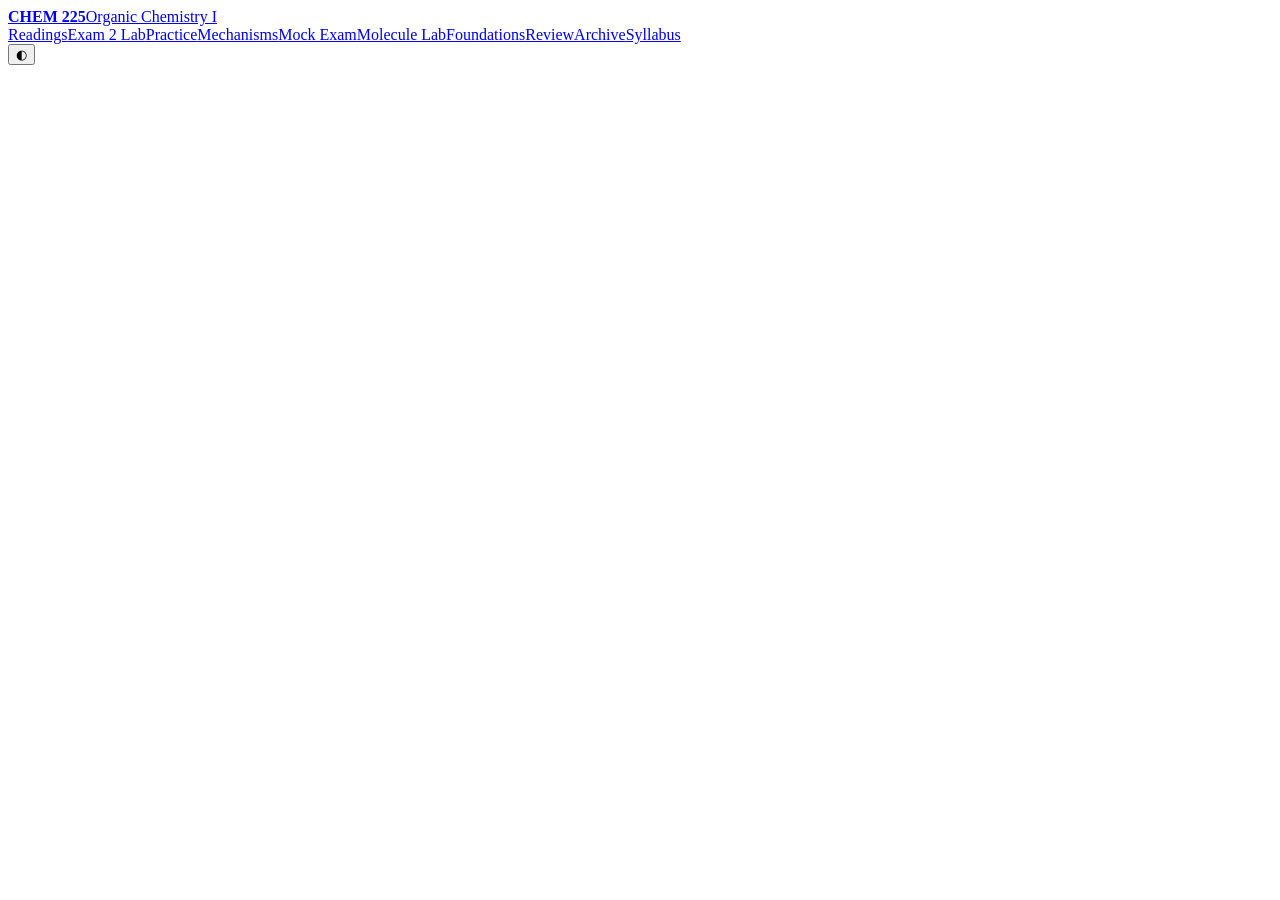
==== archive/index.html @ 0cf9f2ef "Class skeleton: engine core, chemistry build tools, content spec, lecture digest, exam key, archive " ====
<!doctype html>
<html lang="en"><head>
<meta charset="utf-8">
<meta name="viewport" content="width=device-width,initial-scale=1,viewport-fit=cover">
<title>CHEM 225 · Archive</title>
<meta name="description" content="The original course files.">
<meta name="theme-color" content="#f5f5f7">
<link rel="stylesheet" href="../assets/orgo.css">
<link rel="stylesheet" href="../assets/mol.css">
<link rel="stylesheet" href="../assets/chair.css">
<link rel="stylesheet" href="../assets/quiz.css">
<link rel="stylesheet" href="../assets/pages.css">
<script src="../../shared/platform.js"></script><!-- Eureka, when this folder sits inside it. On its own the file is simply absent. -->
<script src="../course.js"></script>
<script src="../assets/core.js"></script>
<script src="../data/index.js"></script>
<script src="../assets/mol.js"></script>
<script src="../assets/chair.js"></script>
<script src="../assets/energy.js"></script>
<script src="../assets/newman.js"></script>
<script src="../assets/view3d.js"></script>
<script src="../assets/quiz.js"></script>
<script src="../assets/mech.js"></script>
</head><body data-page="archive">
<main id="app" class="wrap" aria-live="off"></main>
<noscript><p style="padding:24px">This study guide needs JavaScript.</p></noscript>
<script src="page.js"></script>
</body></html>
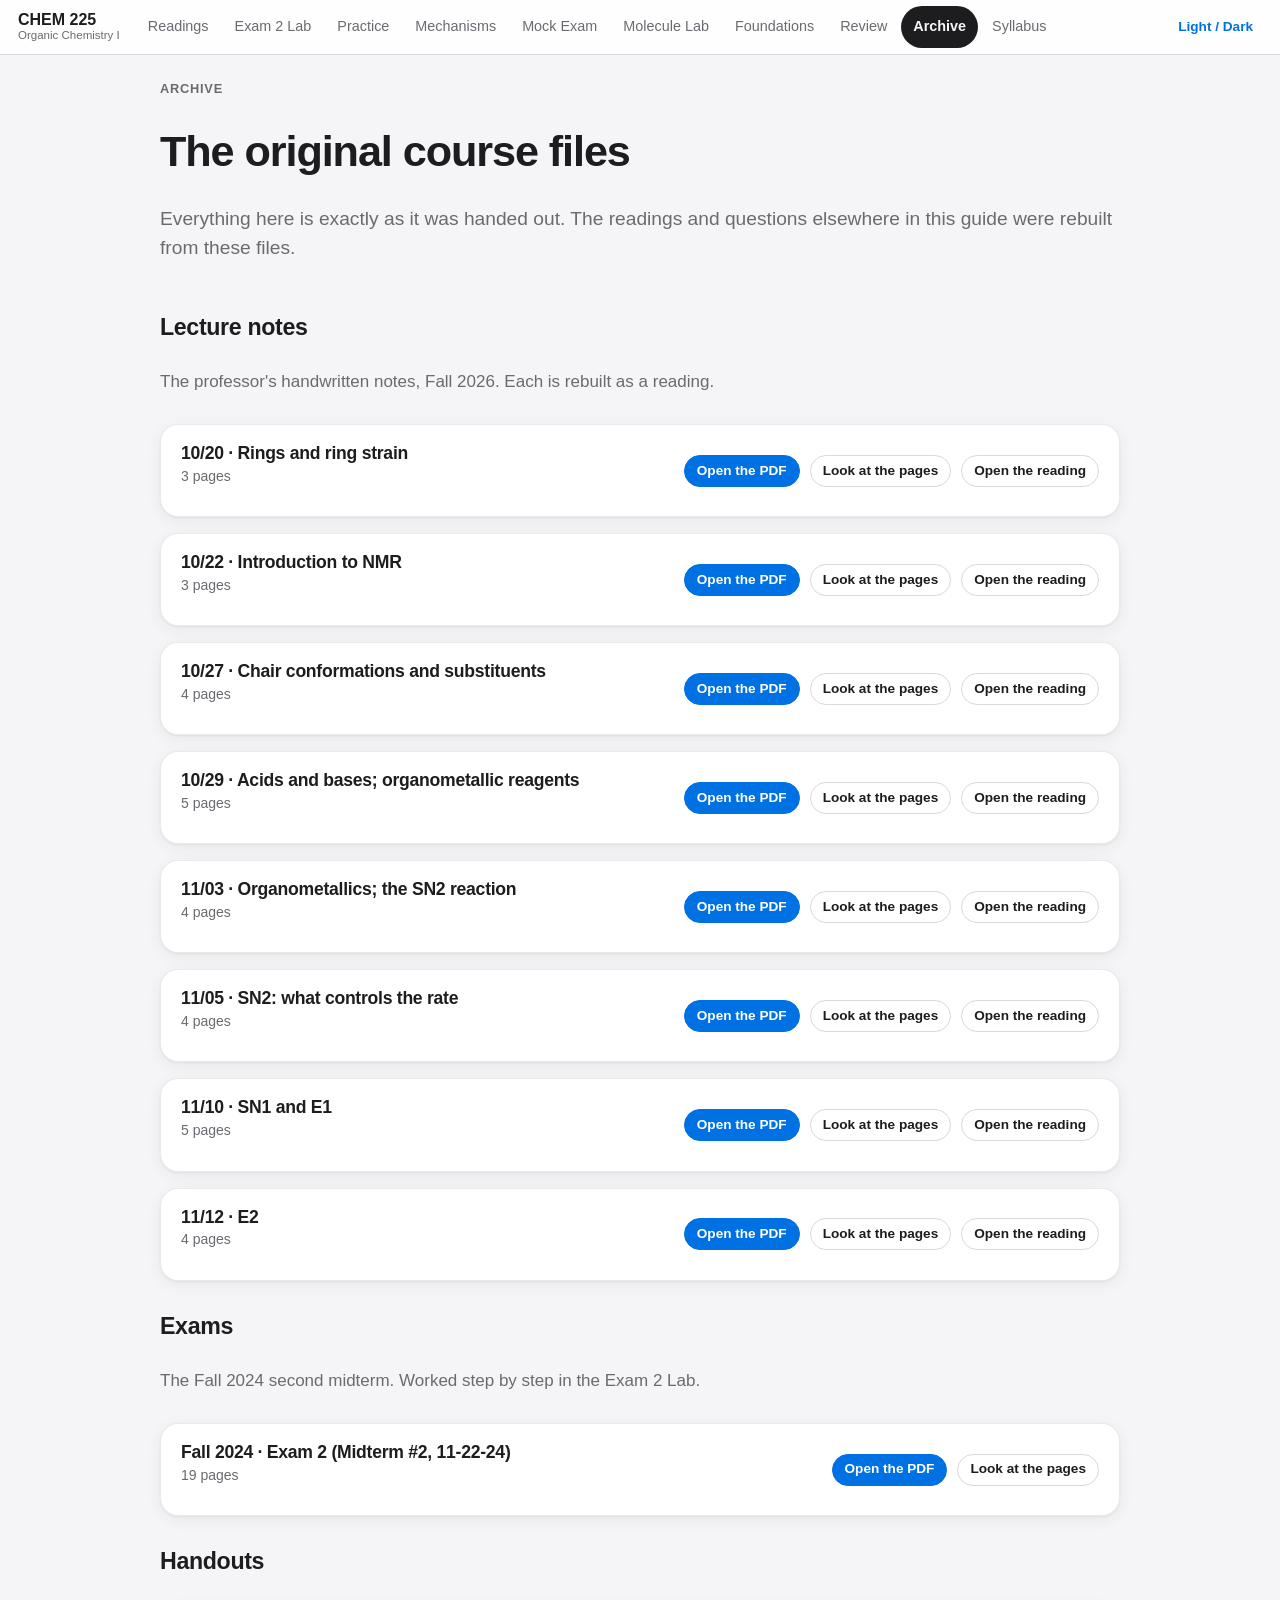
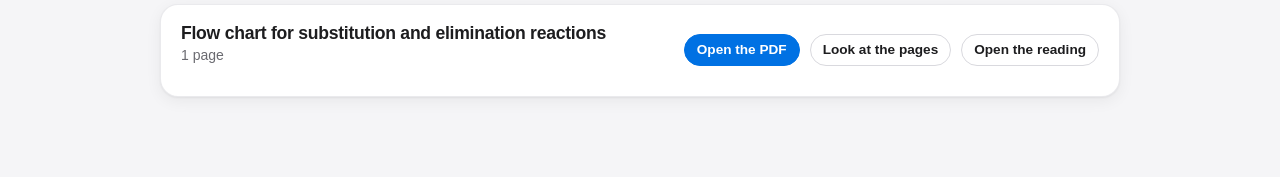
==== commit 00babdfe: "Eureka's class bar no longer appears unstyled while a page loads On a phone, moving between the part" ====
--- a/archive/index.html
+++ b/archive/index.html
@@ -10,7 +10,10 @@
 <link rel="stylesheet" href="../assets/chair.css">
 <link rel="stylesheet" href="../assets/quiz.css">
 <link rel="stylesheet" href="../assets/pages.css">
-<script src="../../shared/platform.js"></script><!-- Eureka, when this folder sits inside it. On its own the file is simply absent. -->
+<link rel="stylesheet" href="../assets/study.css">
+<link rel="stylesheet" href="../assets/lab.css">
+<link rel="stylesheet" href="../../shared/maison.css"><!-- Eureka's look, when this folder sits inside it: linked here, not added later, so its class bar is never drawn unstyled. On its own the file is simply absent. -->
+<script src="../../shared/platform.js"></script><!-- Eureka itself. On its own the file is simply absent. -->
 <script src="../course.js"></script>
 <script src="../assets/core.js"></script>
 <script src="../data/index.js"></script>
--- a/assets/orgo.css
+++ b/assets/orgo.css
@@ -0,0 +1,147 @@
+/* CHEM 225 · the standalone look, in Eureka's style: system font, white and light gray, one blue for anything pressable.
+   Tokens first, then the UI kit named in docs/dev/ARCHITECTURE.md. Module and page styles live in their own files. */
+:root {
+  --bg: #f5f5f7; --surface: #ffffff; --surface-2: #f0f0f3; --ink: #1d1d1f; --muted: #6a6a70; --line: #d9d9de;
+  --accent: #0071e3; --accent-ink: #ffffff;
+  --good: #1a7f37; --good-bg: #e6f4ea; --bad: #c4261d; --bad-bg: #fdeceb; --warn: #8a5a00; --warn-bg: #fff4d6;
+  --radius: 12px; --radius-lg: 18px; --shadow: 0 1px 2px rgba(0,0,0,.05), 0 4px 16px rgba(0,0,0,.06);
+  --font: -apple-system, BlinkMacSystemFont, "SF Pro Text", "Segoe UI", Roboto, "Helvetica Neue", Arial, sans-serif;
+  --font-serif: "Iowan Old Style", "Palatino Linotype", Palatino, "Book Antiqua", Georgia, serif;
+  --mono: ui-monospace, "SF Mono", Menlo, Consolas, monospace;
+  --arrow: #0a63c9; --ax: #0a63c9; --eq: #c25100; --hl: #fff0a8;
+  color-scheme: light;
+}
+html[data-theme="dark"] {
+  --bg: #000000; --surface: #1c1c1e; --surface-2: #2c2c2e; --ink: #f5f5f7; --muted: #a1a1a8; --line: #3a3a3c;
+  --accent: #0a84ff; --accent-ink: #ffffff;
+  --good: #5dd37a; --good-bg: #12301b; --bad: #ff8a80; --bad-bg: #3a1614; --warn: #ffcc66; --warn-bg: #3a2c0a;
+  --shadow: 0 0 0 .5px rgba(255,255,255,.08);
+  --arrow: #5eb0ff; --ax: #5eb0ff; --eq: #ffa04d; --hl: #5a4c00; color-scheme: dark;
+  /* the names Eureka's own parts read (class bar, dictionary card, Word Bank): without them they stay light in Dark */
+  --paper: #1c1c1e; --sunk: #2c2c2e; --fill: #2c2c2e; --faint: #8e8e93; --accent-soft: rgba(10,132,255,.18); --link: #2997ff;
+}
+html[data-night] {
+  --bg: #0a0f1c; --surface: #131a2b; --surface-2: #1b2438; --line: #2a3550; --muted: #9aa6c0;
+  --shadow: 0 0 0 .5px rgba(150,180,255,.12);
+}
+* { box-sizing: border-box }
+[hidden] { display: none !important }
+html { -webkit-text-size-adjust: 100%; scroll-padding-top: 64px }
+body { margin: 0; background: var(--bg); color: var(--ink); font: 17px/1.5 var(--font); -webkit-font-smoothing: antialiased }
+a { color: var(--accent) }
+img, svg { max-width: 100% }
+h1, h2, h3 { line-height: 1.2; letter-spacing: -.015em; margin: 0 0 .5em }
+h2 { font-size: 1.45rem; margin-top: 2rem } h3 { font-size: 1.1rem }
+p { margin: 0 0 .8em }
+:is(a, button, summary, input, select, textarea, [tabindex]):focus-visible { outline: 3px solid var(--accent); outline-offset: 2px; border-radius: 6px }
+sub, sup { line-height: 0 }
+
+/* layout */
+.wrap { max-width: 1000px; margin: 0 auto; padding: 24px max(20px, env(safe-area-inset-right)) 80px max(20px, env(safe-area-inset-left)) }
+.wrap.narrow { max-width: 720px }
+.page-title { font-size: clamp(1.9rem, 5vw, 2.7rem); font-weight: 700; letter-spacing: -.025em; margin: .2em 0 .25em }
+.lead { font-size: 1.2rem; color: var(--muted); margin-bottom: 1em }
+.eyebrow { font-size: .8rem; font-weight: 600; letter-spacing: .06em; text-transform: uppercase; color: var(--muted); margin: 0 0 .3em }
+.muted { color: var(--muted) } .small { font-size: .875rem }
+.prose { font: 19px/1.6 var(--font-serif); max-width: 66ch }
+.prose p { margin: 0 0 1em } .prose h2, .prose h3 { font-family: var(--font) }
+.stack { display: flex; flex-direction: column; gap: 16px }
+.row { display: flex; flex-wrap: wrap; gap: 12px; align-items: center }
+.grid { display: grid; grid-template-columns: repeat(auto-fit, minmax(240px, 1fr)); gap: 14px }
+.split { display: grid; gap: 20px } @media (min-width: 900px) { .split { grid-template-columns: 1fr 1fr } }
+
+/* surfaces */
+.card { background: var(--surface); border-radius: var(--radius-lg); box-shadow: var(--shadow); padding: 18px 20px; border: 1px solid var(--line); border-color: color-mix(in srgb, var(--line) 55%, transparent) }
+.card.tap { display: block; color: inherit; text-decoration: none; cursor: pointer; transition: transform .15s, box-shadow .15s }
+.card.tap:hover { transform: translateY(-2px); box-shadow: 0 6px 24px rgba(0,0,0,.12) }
+.card.tap:focus-visible { outline-offset: 3px }
+.panel { background: var(--surface-2); border-radius: var(--radius); padding: 14px 16px }
+.callout { position: relative; border-left: 4px solid var(--muted); background: var(--surface-2); border-radius: var(--radius); padding: 12px 16px 12px 16px; margin: 1em 0 }
+.callout::before { content: "Note. "; font-weight: 700 }
+.callout.info { border-color: var(--accent) } .callout.info::before { content: "Note. " }
+.callout.good { border-color: var(--good); background: var(--good-bg) } .callout.good::before { content: "Right. " }
+.callout.bad { border-color: var(--bad); background: var(--bad-bg) } .callout.bad::before { content: "Not quite. " }
+.callout.warn { border-color: var(--warn); background: var(--warn-bg) } .callout.warn::before { content: "Careful. " }
+
+/* buttons and small controls */
+.btn, .icon-btn, .tab, .chip, .seg button { font: inherit; cursor: pointer; color: var(--ink) }
+.btn { display: inline-flex; align-items: center; justify-content: center; gap: 6px; min-height: 40px; padding: 8px 18px; border-radius: 980px; border: 1px solid var(--line); background: var(--surface); text-decoration: none; font-weight: 600; font-size: .95rem; transition: background .15s }
+.btn:hover { background: var(--surface-2) }
+.btn.primary { background: var(--accent); border-color: var(--accent); color: var(--accent-ink) } .btn.primary:hover { filter: brightness(1.1); background: var(--accent) }
+.btn.ghost { background: transparent; border-color: transparent; color: var(--accent) } .btn.ghost:hover { background: var(--surface-2) }
+.btn.small { min-height: 32px; padding: 4px 12px; font-size: .85rem }
+.btn[disabled] { opacity: .5; cursor: not-allowed }
+.icon-btn { display: inline-grid; place-items: center; width: 40px; height: 40px; border-radius: 50%; border: 0; background: transparent; font-size: 1.1rem } .icon-btn:hover { background: var(--surface-2) }
+.btn-row { display: flex; flex-wrap: wrap; gap: 10px; margin-top: 14px }
+.chip { display: inline-flex; align-items: center; min-height: 32px; padding: 3px 12px; border-radius: 980px; border: 1px solid var(--line); background: var(--surface); font-size: .875rem }
+.chip.on { background: var(--accent); border-color: var(--accent); color: var(--accent-ink) }
+.badge { display: inline-block; padding: 1px 9px; border-radius: 980px; background: var(--surface-2); font-size: .78rem; font-weight: 600; color: var(--muted) }
+.seg { display: inline-flex; border: 1px solid var(--line); border-radius: 980px; overflow: hidden }
+.seg button { border: 0; background: var(--surface); padding: 8px 16px; min-height: 40px } .seg button + button { border-left: 1px solid var(--line) }
+.seg button[aria-pressed="true"] { background: var(--accent); color: var(--accent-ink) }
+input[type="date"], input[type="text"], input[type="search"], select, textarea { font: inherit; color: var(--ink); background: var(--surface); border: 1px solid var(--line); border-radius: var(--radius); padding: 8px 12px; min-height: 40px }
+
+/* tabs */
+.tabs { display: flex; gap: 4px; overflow-x: auto; border-bottom: 1px solid var(--line); margin-bottom: 16px }
+.tab { border: 0; background: transparent; padding: 10px 14px; min-height: 44px; border-bottom: 3px solid transparent; white-space: nowrap; color: var(--muted); font-weight: 600 }
+.tab[aria-selected="true"] { color: var(--ink); border-bottom-color: var(--accent) }
+.tabpanel:focus-visible { outline-offset: 4px }
+
+/* sheet, toasts */
+.veil { position: fixed; inset: 0; z-index: 100; background: rgba(0,0,0,.45); display: grid; place-items: center; padding: 16px }
+.sheet { background: var(--surface); border-radius: var(--radius-lg); width: min(560px, 100%); max-height: calc(100vh - 32px); display: flex; flex-direction: column; box-shadow: 0 20px 60px rgba(0,0,0,.35) }
+.sheet.wide { width: min(900px, 100%) }
+.sheet-head { display: flex; align-items: center; justify-content: space-between; gap: 10px; padding: 14px 16px 6px 20px } .sheet-head h2 { margin: 0; font-size: 1.15rem }
+.sheet-body { padding: 8px 20px 16px; overflow: auto } .sheet-foot { display: flex; gap: 10px; justify-content: flex-end; padding: 12px 20px; border-top: 1px solid var(--line) }
+.toasts { position: fixed; left: 50%; bottom: 20px; transform: translateX(-50%); z-index: 200; display: flex; flex-direction: column; gap: 8px; align-items: center }
+.toast { background: var(--ink); color: var(--bg); border-radius: 980px; padding: 10px 18px; font-size: .95rem; box-shadow: var(--shadow); transition: opacity .3s } .toast.out { opacity: 0 }
+
+/* progress */
+.bar { height: 8px; background: var(--surface-2); border-radius: 99px; overflow: hidden } .bar > i { display: block; height: 100%; width: 0; background: var(--accent); border-radius: 99px; transition: width .3s }
+.ring { transform: none } .ring-bg { fill: none; stroke: var(--surface-2); stroke-width: 4 } .ring-fg { fill: none; stroke: var(--accent); stroke-width: 4; stroke-linecap: round }
+.dots { display: inline-flex; gap: 3px; vertical-align: middle } .dots i { width: 9px; height: 9px; border-radius: 50%; border: 1.5px solid var(--muted); display: block } .dots i.on { background: var(--accent); border-color: var(--accent) }
+
+/* our own top bar (Eureka's class bar replaces it inside Eureka) */
+.obar { position: sticky; top: 0; z-index: 50; display: flex; align-items: center; gap: 12px; padding: 6px max(14px, env(safe-area-inset-left)); background: color-mix(in srgb, var(--surface) 88%, transparent); -webkit-backdrop-filter: saturate(180%) blur(18px); backdrop-filter: saturate(180%) blur(18px); border-bottom: 1px solid var(--line) }
+.obar-home { display: flex; flex-direction: column; text-decoration: none; color: var(--ink); line-height: 1.15; white-space: nowrap; padding: 2px 4px } .obar-home b { font-size: 1rem } .obar-home span { font-size: .72rem; color: var(--muted) }
+.obar-links { display: flex; gap: 2px; flex: 1; overflow-x: auto; scrollbar-width: none } .obar-links::-webkit-scrollbar { display: none }
+.obar-links a { white-space: nowrap; text-decoration: none; color: var(--muted); padding: 10px 12px; border-radius: 980px; font-size: .9rem; min-height: 40px; display: inline-flex; align-items: center }
+.obar-links a:hover { color: var(--ink) } .obar-links a.on { background: var(--ink); color: var(--bg); font-weight: 600 }
+
+/* figures and formulas */
+.fig { display: block; text-align: center; margin: 1em auto; overflow-x: auto } .fig-inline { display: inline-block; vertical-align: middle }
+.fig-missing { font-family: var(--mono); font-size: .85em; background: var(--surface-2); padding: 1px 6px; border-radius: 6px }
+.chem { white-space: nowrap }
+
+/* answer choices: Eureka's companions look for these names */
+.opts { display: flex; flex-direction: column; gap: 10px; margin: 14px 0 }
+.opt { display: flex; align-items: center; gap: 10px; width: 100%; text-align: left; font: inherit; color: var(--ink); background: var(--surface); border: 2px solid var(--line); border-radius: var(--radius); padding: 10px 14px; min-height: 48px; cursor: pointer }
+.opt:hover { border-color: var(--accent) } .opt.picked { border-color: var(--accent); background: color-mix(in srgb, var(--accent) 10%, var(--surface)) }
+.opt.right { border-color: var(--good); background: var(--good-bg) } .opt.right::after { content: "Right"; margin-left: auto; font-weight: 700; color: var(--good) }
+.opt.wrong { border-color: var(--bad); background: var(--bad-bg) } .opt.wrong::after { content: "Not quite"; margin-left: auto; font-weight: 700; color: var(--bad) }
+.explain { background: var(--surface-2); border-radius: var(--radius); padding: 12px 16px; margin-top: 12px }
+.mark-ok, .mark-no { display: inline-flex; align-items: center; gap: 6px; font-weight: 700; padding: 2px 12px; border-radius: 980px }
+.mark-ok { color: var(--good); background: var(--good-bg) } .mark-ok::before { content: "\2713 " }
+.mark-no { color: var(--bad); background: var(--bad-bg) } .mark-no::before { content: "\2717 " }
+
+/* solution steps, expanders, empty states */
+.steps { list-style: none; counter-reset: st; margin: 1em 0; padding: 0; display: flex; flex-direction: column; gap: 12px }
+.step { counter-increment: st; display: grid; grid-template-columns: 32px 1fr; gap: 12px; align-items: start }
+.step::before { content: counter(st); display: grid; place-items: center; width: 28px; height: 28px; border-radius: 50%; background: var(--accent); color: var(--accent-ink); font-weight: 700; font-size: .9rem }
+.step-n { font-weight: 700 }
+details.more { background: var(--surface-2); border-radius: var(--radius); padding: 4px 16px; margin: 1em 0 }
+details.more summary { cursor: pointer; font-weight: 600; min-height: 44px; display: flex; align-items: center; color: var(--accent) }
+details.more[open] summary { margin-bottom: 6px }
+.empty { text-align: center; padding: 36px 20px; color: var(--muted); background: var(--surface); border: 1px dashed var(--line); border-radius: var(--radius-lg) }
+.empty p { margin-bottom: 14px }
+
+/* touch, zoom, motion, print */
+@media (pointer: coarse) { .btn, .opt, .tab, .chip, .seg button, .obar-links a, input, select { min-height: 44px } .btn.small { min-height: 44px } }
+@media (max-width: 600px) { body { font-size: 16px } .wrap { padding-top: 16px } .prose { font-size: 18px } .card { padding: 16px } }
+@media (prefers-reduced-motion: reduce) { *, *::before, *::after { animation: none !important; transition: none !important; scroll-behavior: auto !important } }
+@media print {
+  .obar, .btn, .icon-btn, .toasts, .veil, .tabs, .btn-row { display: none !important }
+  html, body { background: #fff !important; color: #000 !important } body { font-size: 11pt }
+  .card, .panel, .callout, details.more { box-shadow: none !important; border: 1px solid #999 !important; background: #fff !important; color: #000 !important; break-inside: avoid }
+  a { color: #000 } details.more > * { display: block }
+}
--- a/assets/mol.css
+++ b/assets/mol.css
@@ -0,0 +1,97 @@
+/* CHEM 225 · mol: structures, reaction schemes, curved arrows, the mechanism stage and the trainer.
+   Only the tokens and UI-kit classes of orgo.css are used. Ink is currentColor, so drawings follow the theme. */
+
+/* ---------- one structure */
+.mol { display: block; max-width: 100%; height: auto; margin: 0 auto; overflow: visible }
+.mol-inline { display: inline-block; vertical-align: middle; margin: 0 2px }
+.mol text, .stage-svg text { font-family: Arial, Helvetica, sans-serif; user-select: none }
+
+/* ---------- reaction schemes: species, plus signs and an arrow with text above and below */
+.scheme { display: inline-flex; flex-wrap: wrap; align-items: center; justify-content: center; gap: 10px 14px; max-width: 100%; vertical-align: middle }
+.scheme-inline { gap: 4px 6px }
+.scheme-species { display: inline-flex; align-items: center }
+.scheme-species .mol { margin: 0 }
+.scheme-label { font-weight: 600 }
+.scheme-plus { font-size: 1.15em; line-height: 1 }
+.scheme-arrow { display: inline-grid; grid-template-rows: 1fr auto 1fr; justify-items: center; row-gap: 1px; font-family: var(--font); font-size: 0.8rem; line-height: 1.25; white-space: nowrap }
+.scheme-arrow .scheme-text:first-child { align-self: end }
+.scheme-arrow .scheme-text:last-child { align-self: start }
+.scheme-arrow .scheme-text { min-height: 1.25em }
+.scheme-inline .scheme-arrow { font-size: 0.72rem }
+.scheme-inline .scheme-text { min-height: 0 }
+.scheme-line { display: block }
+
+/* ---------- the stage: one step of a mechanism */
+.stage { margin: 0 }
+.stage-scroll { overflow-x: auto; padding: 2px 0 }
+.stage-svg { display: block; margin: 0 auto; color: var(--ink) }
+/* a stage that takes presses keeps its drawn size and scrolls sideways: shrunk to a phone's width its 28 px targets fall to 14 */
+.stage-input .stage-svg { max-width: none }
+.stage-status { margin: 6px 0 0; text-align: center; color: var(--muted); min-height: 1.5em }
+
+/* curved arrows: the accent hue, and always a shape cue as well (dots at the start, a head at the end) */
+.mol-arrow .shaft { stroke: var(--arrow, currentColor) }
+.mol-arrow .head, .mol-arrow .lp-dot { fill: var(--arrow, currentColor) }
+.mol-arrow.bad .shaft { stroke: var(--bad, currentColor); stroke-dasharray: 3 2.2; stroke-width: 1.6 }
+.mol-arrow.bad .head { fill: var(--bad, currentColor) }
+.mol-num circle { fill: var(--surface, #fff); stroke: var(--arrow, currentColor); stroke-width: 0.6 }
+.mol-num text { fill: var(--ink); font-weight: 700 }
+.mol-arrow.bad .mol-num circle { stroke: var(--bad, currentColor); stroke-dasharray: 1.4 1 }
+.mol-ring { stroke: var(--bad, currentColor) }
+
+.mol-arrow.play .shaft { stroke-dasharray: 1; stroke-dashoffset: 1; animation: mol-draw 0.55s ease-out forwards; animation-delay: calc(var(--i, 0) * 0.85s + 0.35s) }
+.mol-arrow.play .head { opacity: 0; animation: mol-show 0.12s linear forwards; animation-delay: calc(var(--i, 0) * 0.85s + 0.85s) }
+@keyframes mol-draw { to { stroke-dashoffset: 0 } }
+@keyframes mol-show { to { opacity: 1 } }
+@media (prefers-reduced-motion: reduce) {
+  .mol-arrow.play .shaft { animation: none; stroke-dashoffset: 0 }
+  .mol-arrow.play .head { animation: none; opacity: 1 }
+}
+.px-calm .mol-arrow.play .shaft { animation: none; stroke-dashoffset: 0 }
+.px-calm .mol-arrow.play .head { animation: none; opacity: 1 }
+
+/* pick targets: every atom and every bond, 28 px across */
+.pick { fill: transparent; stroke: transparent; stroke-width: 1.1; cursor: pointer; outline: none }
+.pick:hover { fill: var(--hl, transparent); fill-opacity: 0.45; stroke: var(--line) }
+.pick:focus-visible { stroke: var(--accent); stroke-width: 1.4 }
+.pick.on { fill: var(--hl, transparent); fill-opacity: 0.6; stroke: var(--accent); stroke-width: 1.4; stroke-dasharray: 2.6 1.6 }
+
+/* ---------- the trainer */
+.mech { display: grid; gap: 14px; min-width: 0 }
+.mech [hidden] { display: none !important }
+.mech-title { margin: 0 }
+.mech-from { margin: -8px 0 0 }
+.mech-overall { text-align: center }
+.mech-strip { list-style: none; margin: 0; padding: 0; display: flex; flex-wrap: wrap; gap: 8px }
+.mech-strip .chip[disabled] { opacity: 0.6; cursor: default }
+.mech-strip .chip.on { font-weight: 700 }
+.mech-tick { font-weight: 700 }
+.mech-body { display: grid; gap: 12px; min-width: 0 }
+.mech-body > * { margin-top: 0; margin-bottom: 0; min-width: 0 }
+.mech-step-title { margin: 0 }
+.mech-step-title:focus { outline: none }
+.mech-step-title:focus-visible { outline: 2px solid var(--accent); outline-offset: 4px; border-radius: 4px }
+.mech-stage { overflow: hidden }
+.mech-say { font-size: 1.05rem }
+.mech-feedback:empty, .mech-hints:empty { display: none }
+.mech-feedback p { margin: 0 0 6px }
+.mech-notes { margin: 0; padding-left: 1.2em; display: grid; gap: 6px }
+.mech-hints { display: grid; gap: 8px }
+.mech-hints p { margin: 0 }
+.mech-tickline { display: flex; gap: 8px; align-items: flex-start; cursor: pointer }
+.mech-tickline input { width: 20px; height: 20px; margin: 2px 0 0; accent-color: var(--accent); flex: none }
+
+/* the compact view used in solutions */
+.mech-card { display: grid; gap: 10px; text-align: left; border: 1px solid var(--line); border-radius: var(--radius); padding: 14px; background: var(--surface) }
+.mech-card > * { margin: 0 }
+.mech-card-title { font-weight: 700 }
+.mech-card-steps { margin: 0; padding-left: 1.3em; display: grid; gap: 12px }
+.mech-card-steps p { margin: 4px 0 0 }
+
+/* the catalogue */
+.mech-group { margin: 22px 0 8px }
+.mech-list { list-style: none; margin: 0; padding: 0; display: grid; gap: 8px }
+.mech-row { display: flex; flex-wrap: wrap; align-items: center; gap: 6px 12px; text-decoration: none; color: var(--ink) }
+.mech-row-title { font-weight: 600; flex: 1 1 14em }
+.mech-nav { margin-bottom: 12px }
+.mech-host { min-width: 0 }
--- a/assets/chair.css
+++ b/assets/chair.css
@@ -0,0 +1,67 @@
+/* CHEM 225 · chairs, flat rings, Newman projections and energy diagrams (chair.js, newman.js, energy.js) */
+
+/* ---- the drawings: ink follows the page, axial and equatorial bonds take --ax and --eq (plus the letters a and e) */
+.chair-svg, .ring-svg, .newman-svg, .energy-svg { max-width: 100%; height: auto; color: var(--ink, #1d1d1f); font-family: var(--font, system-ui, -apple-system, "Segoe UI", sans-serif); overflow: visible; vertical-align: middle; }
+.chair-svg.inline, .ring-svg.inline, .newman-svg.inline { height: 4.2em; width: auto; }
+.energy-svg.inline { height: 6em; width: auto; }
+.chair-svg text, .ring-svg text, .newman-svg text, .energy-svg text { user-select: none; }
+
+/* ---- the chair lab */
+.chair-lab-main { display: grid; gap: 16px; grid-template-columns: minmax(220px, 290px) minmax(0, 1fr); align-items: start; }
+.chair-picker { text-align: center; }
+.chair-pick svg { width: 100%; max-width: 280px; height: auto; }
+.chair-pair { display: grid; grid-template-columns: repeat(2, minmax(0, 1fr)); gap: 12px; }
+.chair-fig { margin: 0; padding: 10px 12px; border: 1px solid var(--line, #d2d2d7); border-radius: var(--radius, 12px); background: var(--surface, #fff); }
+.chair-stage { text-align: center; }
+.chair-stage svg { width: 100%; max-width: 380px; height: auto; }
+.chair-fig figcaption { font-size: 0.9rem; line-height: 1.45; margin-top: 6px; }
+.chair-fig figcaption .badge { margin-left: 6px; }
+.chair-palette { gap: 6px; }
+.chair-palette .chip, .chair-row .chip { cursor: pointer; }
+.chair-palette .chip[aria-pressed="true"], .chair-row .chip[aria-pressed="true"] { outline: 2px solid var(--accent, #0071e3); outline-offset: 1px; font-weight: 600; }
+.chair-lab .btn[aria-pressed="true"] { outline: 2px solid var(--accent, #0071e3); outline-offset: 1px; font-weight: 600; }
+/* a pressed toggle carries a tick as well as its colour */
+.chair-lab .btn[aria-pressed="true"]::before, .chair-ask .seg button[aria-pressed="true"]::before, .chair-row .chip[aria-pressed="true"]::before { content: "\2713\00a0"; }
+
+/* the pressable positions on the flat ring */
+.rp { cursor: pointer; outline: none; }
+.rp:hover .rp-hit { stroke: var(--line, #b8b8bd); stroke-width: 1.5; }
+.rp:focus-visible .rp-hit { stroke: var(--accent, #0071e3); stroke-width: 2.5; }
+.rp.on .rp-hit { fill: var(--hl, #ffd60a); fill-opacity: 0.22; }
+
+/* ---- chair questions */
+.chair-given, .chair-template { text-align: center; }
+.chair-given svg { max-width: min(100%, 360px); }
+.chair-template svg { max-width: min(100%, 320px); }
+.chair-q { font-weight: 600; margin: 0; }
+.chair-row { display: flex; flex-wrap: wrap; align-items: center; gap: 8px 12px; }
+.chair-row > span:first-child { min-width: 14em; }
+.chair-opts-fig { display: grid; grid-template-columns: repeat(auto-fit, minmax(150px, 1fr)); gap: 10px; }
+.chair-opts-fig .opt { display: flex; flex-direction: column; align-items: center; gap: 6px; text-align: center; }
+.chair-tag { font-style: italic; }
+.chair-task .explain .chair-pair, .chair-task .explain .chair-template { margin-top: 10px; }
+
+/* ---- Newman lab */
+.newman-main { display: grid; grid-template-columns: minmax(150px, 220px) minmax(0, 1fr); gap: 16px; align-items: center; }
+.newman-fig { text-align: center; }
+.newman-fig svg { width: 100%; max-width: 200px; height: auto; }
+.newman-plot svg { width: 100%; max-width: 460px; height: auto; }
+.newman-range { width: 100%; max-width: 460px; }
+.newman-say { min-height: 2.6em; margin: 0; }
+
+/* ---- energy lab */
+.energy-main { display: grid; grid-template-columns: minmax(0, 1.3fr) minmax(200px, 1fr); gap: 16px; align-items: start; }
+.energy-fig svg { width: 100%; max-width: 520px; height: auto; }
+.energy-set { border: 1px solid var(--line, #d2d2d7); border-radius: var(--radius, 12px); padding: 8px 12px; margin: 0; }
+.energy-set legend { font-weight: 600; padding: 0 4px; }
+.energy-row { display: grid; grid-template-columns: minmax(7em, auto) minmax(0, 1fr); gap: 8px; align-items: center; }
+.energy-row input { width: 100%; }
+.energy-out p { margin: 0; }
+
+@media (max-width: 760px) {
+  .chair-lab-main, .newman-main, .energy-main { grid-template-columns: minmax(0, 1fr); }
+}
+@media (max-width: 520px) {
+  .chair-pair { grid-template-columns: minmax(0, 1fr); }
+  .chair-row > span:first-child { min-width: 0; }
+}
--- a/assets/quiz.css
+++ b/assets/quiz.css
@@ -0,0 +1,161 @@
+/* CHEM 225 · questions, practice sessions, mock exams. Tokens and UI-kit classes only (see docs/dev/ARCHITECTURE.md). */
+
+/* ---- one question */
+.q { display: flex; flex-direction: column; gap: 14px; }
+.q-head { display: flex; flex-wrap: wrap; align-items: center; gap: 6px 12px; }
+.q-head .q-src { flex: 1 1 auto; }
+.q-head .q-flag { margin-left: auto; }
+.q-flag[aria-pressed="true"] { color: var(--warn); border-color: var(--warn); }
+.q-stem { font-size: 1.08rem; line-height: 1.5; }
+.q-body, .q-after { display: flex; flex-direction: column; gap: 12px; }
+.q-body:empty, .q-after:empty, .q-msg:empty, .rank-say:empty { display: none; }
+.q-msg { color: var(--warn); margin: 0; }
+.q-keys { margin: 0; }
+.q-verdict { margin: 0; font-size: 1.05rem; font-weight: 600; }
+.q-verdict:focus { outline: none; }
+.q-answer { margin: 0; }
+.q-solution { display: flex; flex-direction: column; gap: 10px; border-top: 1px solid var(--line); padding-top: 12px; }
+.q-solution h3, .q-model h3, .q-model h4, .q-rubric h3 { margin: 0 0 4px; font-size: 1rem; }
+.step-b { min-width: 0; }
+.step-asked { margin: 0 0 4px; }
+
+/* ---- choices */
+.q .opts.pair, .mock-ans .opts.pair { display: grid; grid-template-columns: 1fr 1fr; gap: 12px; align-items: stretch; }
+@media (max-width: 420px) { .q .opts.pair, .mock-ans .opts.pair { grid-template-columns: 1fr; } }
+.opt { flex-wrap: wrap; }
+.q .opt.right::after, .q .opt.wrong::after, .mock-ans .opt.right::after, .mock-ans .opt.wrong::after { content: none; }   /* our own mark carries the tick and the word */
+.opt[disabled] { opacity: 1; color: var(--ink); cursor: default; }
+.opt .opt-k { flex: none; min-width: 1.2em; font-family: var(--mono); font-size: .85em; color: var(--muted); }
+.opt .opt-h { flex: 1 1 0; min-width: 0; }
+.opts.pair .opt { flex-direction: column; flex-wrap: nowrap; align-items: center; text-align: center; gap: 6px; }
+.opts.pair .opt .opt-h { flex: 1 1 auto; }
+.opts.pair .opt .opt-k { align-self: flex-start; }
+.opts.multi .opt { cursor: pointer; }
+.opts.multi .opt input { flex: none; width: 1.15em; height: 1.15em; min-height: 0; margin: 0; accent-color: var(--accent); }
+.opt .opt-mark { flex: none; }
+.opt .explain { flex: 1 0 100%; align-self: stretch; margin-top: 2px; font-weight: 400; text-align: left; }
+
+/* ---- number */
+.num { display: flex; flex-direction: column; gap: 6px; align-items: flex-start; }
+.num label { font-weight: 600; }
+.num-row { display: inline-flex; align-items: center; gap: 8px; }
+.num-in { font: inherit; font-size: 1.15rem; width: 8em; padding: 10px 12px; color: var(--ink); background: var(--surface); border: 1.5px solid var(--line); border-radius: var(--radius); }
+.num-in:focus-visible { outline: 2px solid var(--accent); outline-offset: 2px; }
+.num-in[readonly] { background: var(--surface-2); }
+
+/* ---- ranking */
+.rank-box { display: flex; flex-direction: column; gap: 8px; }
+.rank-box p { margin: 0; }
+.rank { list-style: none; margin: 0; padding: 0; display: flex; flex-direction: column; gap: 8px; }
+.rank-row { display: flex; flex-wrap: wrap; align-items: center; gap: 10px; padding: 8px 10px; background: var(--surface); border: 1.5px solid var(--line); border-radius: var(--radius); }
+.rank-row.held { border-color: var(--accent); border-style: dashed; }
+.rank-row.right { border-color: var(--good); background: var(--good-bg); }
+.rank-row.wrong { border-color: var(--bad); background: var(--bad-bg); }
+.rank-n { flex: none; width: 1.9em; height: 1.9em; display: grid; place-items: center; border-radius: 50%; background: var(--surface-2); font-weight: 600; font-size: .9rem; }
+.rank-item { flex: 1 1 160px; min-width: 0; font: inherit; color: var(--ink); text-align: left; background: none; border: 0; padding: 6px; border-radius: 8px; cursor: pointer; }
+.rank-item[disabled] { cursor: default; color: var(--ink); }
+.rank-item:focus-visible { outline: 2px solid var(--accent); outline-offset: 2px; }
+.rank-item[aria-pressed="true"]::after { content: " (picked up)"; color: var(--accent); font-size: .85em; }
+.rank-ctl { display: inline-flex; gap: 6px; }
+.rank-mark { flex: 1 0 100%; font-weight: 600; }
+
+/* ---- sorting into bins */
+.cls { display: flex; flex-direction: column; gap: 10px; }
+.cls-row { display: flex; flex-wrap: wrap; align-items: center; justify-content: space-between; gap: 10px 16px; padding: 10px 12px; background: var(--surface); border: 1.5px solid var(--line); border-radius: var(--radius); }
+.cls-row.right { border-color: var(--good); }
+.cls-row.wrong { border-color: var(--bad); }
+.cls-h { flex: 1 1 260px; min-width: 0; }
+.cls-row .explain { flex: 1 0 100%; }
+.seg button[data-c="true"] { text-decoration: underline; text-underline-offset: 3px; font-weight: 700; }
+
+/* ---- written work and rubrics */
+.q-compare { align-items: start; gap: 16px; }
+.q-model { min-width: 0; }
+.rubric-box { display: flex; flex-direction: column; gap: 8px; }
+.rubric { list-style: none; margin: 0; padding: 0; display: flex; flex-direction: column; gap: 8px; }
+.rubric-line { display: flex; flex-wrap: wrap; align-items: center; gap: 8px 10px; padding: 10px 0; border-bottom: 1px solid var(--line); }
+.rubric-line .rubric-h { flex: 1 1 220px; min-width: 0; }
+.rubric-total { margin: 0; font-weight: 600; }
+.q-conf { margin: 0; }
+
+/* ---- worked examples */
+.q-ask { display: flex; flex-direction: column; gap: 8px; }
+.q-ask p { margin: 0; }
+.q-key { list-style: none; margin: 0; padding: 0; display: flex; flex-direction: column; gap: 10px; }
+.q-key.pair { display: grid; grid-template-columns: 1fr 1fr; }
+.q-key li { padding: 10px 12px; border: 1.5px solid var(--line); border-radius: var(--radius); background: var(--surface); }
+.q-key li.right { border-color: var(--good); }
+ol.rank-key { list-style: decimal; padding-left: 1.6em; }
+ol.rank-key li { border: 0; padding: 2px 0; background: none; }
+
+/* ---- a session */
+.sess { display: flex; flex-direction: column; gap: 16px; }
+.sess-head { display: flex; flex-wrap: wrap; align-items: baseline; justify-content: space-between; gap: 4px 16px; }
+.sess-title { margin: 0; font-size: 1.15rem; }
+.sess-count { color: var(--muted); font-variant-numeric: tabular-nums; }
+.sess-head .bar { flex: 1 0 100%; }
+.sess-stage:focus { outline: none; }
+.sess-stage > p { margin: 0 0 10px; }
+.sess-foot .btn-row { align-items: center; }
+.sess-summary { display: flex; flex-direction: column; gap: 10px; }
+.sess-summary:focus { outline: none; }
+.sess-summary h2, .sess-summary h3, .sess-summary p { margin: 0; }
+.sess-missed { margin: 0; padding-left: 1.2em; display: flex; flex-direction: column; gap: 4px; }
+
+/* ---- the Practice page */
+.drill-card { display: flex; flex-direction: column; gap: 10px; }
+.drill-card h2, .drill-card p { margin: 0; }
+.drill-count b { font-size: 1.8rem; margin-right: 4px; }
+.type-list { list-style: none; margin: 0; padding: 0; display: flex; flex-direction: column; }
+.type-row { display: flex; flex-wrap: wrap; align-items: center; gap: 4px 10px; padding: 10px 2px; border-top: 1px solid var(--line); color: var(--ink); text-decoration: none; }
+.type-row:hover .type-name, .type-row:focus-visible .type-name { color: var(--accent); text-decoration: underline; }
+.type-name { flex: 1 1 160px; font-weight: 600; }
+
+/* ---- mock exams */
+.mock-card, .mock-rules, .mock-past { display: flex; flex-direction: column; gap: 8px; }
+.mock-card h2, .mock-card p, .mock-rules h2, .mock-past h2 { margin: 0; }
+.mock-rules, .mock-past { margin-top: 20px; }
+.mock-rules ul, .mock-hist, .mock-byq, .mock-weak { margin: 0; padding-left: 1.2em; display: flex; flex-direction: column; gap: 4px; }
+.mock-bar { display: flex; flex-direction: column; gap: 10px; margin-bottom: 14px; }
+.mock-room .mock-bar { position: sticky; top: 8px; z-index: 5; }
+.mock-bar-main { display: flex; flex-wrap: wrap; align-items: baseline; justify-content: space-between; gap: 6px 16px; }
+.mock-title { margin: 0; font-size: 1.2rem; }
+.mock-bar h2 { margin: 6px 0 0; font-size: 1rem; }
+.mock-bar p { margin: 0; }
+.mock-time { font-family: var(--mono); font-size: 1.5rem; font-weight: 600; font-variant-numeric: tabular-nums; }
+.mock-score b { font-size: 1.6rem; }
+.mock-sum { font-weight: 600; }
+.mock-q { display: flex; flex-direction: column; gap: 12px; margin-bottom: 16px; }
+.mock-q-head { display: flex; flex-wrap: wrap; align-items: center; gap: 8px 12px; }
+.mock-q-head h2 { margin: 0; font-size: 1.2rem; }
+.mock-q-head .mock-cross { margin-left: auto; }
+.mock-q.crossed .mock-q-body { opacity: .5; }
+.mock-q.crossed .mock-q-head h2 { text-decoration: line-through; }
+.mock-gone { margin: 0; }
+.mock-gone[hidden] { display: none; }
+.mock-q-body { display: flex; flex-direction: column; gap: 16px; }
+.mock-part { display: flex; flex-direction: column; gap: 10px; border-top: 1px solid var(--line); padding-top: 12px; }
+.mock-part h3 { margin: 0; font-size: 1.05rem; display: flex; align-items: center; gap: 10px; }
+.mock-item { display: flex; flex-direction: column; gap: 10px; }
+.mock-item p { margin: 0; }
+.mock-mark { display: flex; flex-direction: column; gap: 10px; padding: 12px; background: var(--surface-2); border-radius: var(--radius); }
+.mock-end { margin: 8px 0 32px; }
+.print-only { display: none; }
+
+/* ---- printing a mock exam: stems and choices, no controls */
+@media print {
+  .obar, .toasts, .veil, .btn, .btn-row, .icon-btn, .rank-ctl, .rank-say, .mock-note, .mock-how, .mock-clock, .mock-bar, .mock-gone, .q-flag, .q-keys, noscript { display: none !important; }
+  .print-only { display: block; margin-bottom: 12pt; }
+  .print-only h1 { font-size: 16pt; margin: 0 0 4pt; }
+  body, .card, .panel, .mock-q, .opt, .rank-row, .cls-row { background: none !important; color: #000 !important; box-shadow: none !important; }
+  .wrap { max-width: none; padding: 0; }
+  .mock-q { border: 0; padding: 0; margin: 0 0 18pt; break-before: auto; }
+  .mock-q.crossed .mock-q-body { opacity: 1; }
+  .mock-q.crossed .mock-q-head h2 { text-decoration: none; }
+  .mock-q-head { border-bottom: 1.5pt solid #000; padding-bottom: 3pt; }
+  .mock-part, .mock-item, .opt, .rank-row, .cls-row { break-inside: avoid; }
+  .mock-item::after { content: ""; display: block; height: 60pt; }
+  .mock-item[data-kind="written"]::after, .mock-item[data-kind="mech"]::after, .mock-item[data-kind="chair"]::after { height: 220pt; }
+  .opt, .rank-row, .cls-row { border: 0.75pt solid #000 !important; }
+  .num-in { border: 0; border-bottom: 0.75pt solid #000; border-radius: 0; }
+}
--- a/assets/pages.css
+++ b/assets/pages.css
@@ -0,0 +1,12 @@
+/* CHEM 225 · pages. Home, archive, syllabus, foundations and review use the tokens and classes of orgo.css only.
+   Other pages append their own sections below, each under its own banner. */
+
+/* home and the quiet pages */
+.home .how { margin: 0; padding-left: 1.4em; display: flex; flex-direction: column; gap: 10px; max-width: 66ch }
+.home .card.tap h3 { margin-bottom: .25em }
+.archive-file { display: flex; flex-wrap: wrap; align-items: center; justify-content: space-between; gap: 8px 16px }
+.archive-file h3 { margin: 0 0 .1em }
+.archive-file .btn-row { margin: 0 }
+.card.tap.row { flex-wrap: wrap; align-items: center; display: flex }
+section.stack > h2 { margin-top: 1rem }
+@media (max-width: 600px) { .archive-file .btn { flex: 1 1 auto } }
--- a/assets/study.css
+++ b/assets/study.css
@@ -0,0 +1,104 @@
+/* CHEM 225 · study: the Readings page and the Exam 2 Lab. Tokens and UI-kit classes only. */
+
+/* ---------- chapter list ---------- */
+.ch-list { list-style: none; margin: 20px 0 0; padding: 0; display: flex; flex-direction: column; gap: 12px }
+.ch-card { display: flex; align-items: center; gap: 16px; text-decoration: none; color: var(--ink) }
+.ch-n { flex: none; width: 44px; height: 44px; border-radius: 50%; display: grid; place-items: center; background: var(--surface-2); font-weight: 700; font-size: 1.1rem }
+.ch-main { flex: 1; min-width: 0; display: flex; flex-direction: column; gap: 6px }
+.ch-title { font-weight: 650; font-size: 1.08rem }
+.ch-go { flex: none }
+
+/* ---------- reader ---------- */
+.reader-wrap { display: block }
+.reader { min-width: 0 }
+.reader .prose { margin: 0 auto }
+.reader[data-size="s"] .prose { font-size: 17px }
+.reader[data-size="m"] .prose { font-size: 19px }
+.reader[data-size="l"] .prose { font-size: 22px }
+.reader .prose .page-title { margin-bottom: .2em }
+.reader-tools { align-items: center; gap: 10px; margin: 12px 0; font-family: var(--font) }
+.reader-tools .seg button { padding: 6px 14px; line-height: 1 }
+.seg .size-s { font-size: 13px } .seg .size-m { font-size: 17px } .seg .size-l { font-size: 21px }
+.orig-row { margin: 12px 0; font-family: var(--font); font-size: 16px }
+.reader .prose .btn { font-family: var(--font) }
+.goals { margin: 20px 0; font-family: var(--font); font-size: .92em }
+.goals h2 { font-size: 1em; margin: 0 0 6px } .goals ul { margin: 0; padding-left: 1.2em }
+.rsec { margin-top: 2.2em; scroll-margin-top: 72px; outline: none }
+.rsec > h2 { font-size: 1.3em; line-height: 1.25; margin: 0 0 .6em }
+.rsec:focus-visible > h2 { text-decoration: underline; text-decoration-color: var(--accent) }
+.rsec-body .fig { display: block; text-align: center; margin: 1em 0 }
+/* a table wider than the screen scrolls in its own box, so the page itself never pans sideways */
+.rsec-body table { display: block; max-width: 100%; overflow-x: auto }
+.rsec-end { height: 1px }
+.read-line { align-items: center; gap: 10px; margin-top: 1em; font-family: var(--font); font-size: 15px }
+.read-badge { font-weight: 650 }
+.summary { padding-left: 1.2em } .summary li { margin-bottom: .5em }
+.reader-next { margin-top: 2.4em; font-family: var(--font); font-size: 16px }
+
+/* expanders: closer look (zoom in) and bigger picture (zoom out), told apart by their words and a mark */
+details.more.micro, details.more.macro { border-left: 4px solid var(--line) }
+details.more.micro { border-left-color: var(--accent) }
+details.more.micro > summary::before { content: "＋"; margin-right: 8px; font-weight: 700 }
+details.more.macro > summary::before { content: "↗"; margin-right: 8px; font-weight: 700 }
+details.more > summary { font-family: var(--font); font-size: 16px }
+.more-body { padding-bottom: 8px }
+.more-body > p:last-child { margin-bottom: 0 }
+
+/* the why card */
+.why { margin: 1.4em 0; font-family: var(--font); font-size: 16px; border-left: 4px solid var(--accent) }
+.why .eyebrow { margin: 0 0 4px }
+.why-q { font-weight: 650; font-size: 1.08em; margin: 0 0 12px }
+.why-a { margin-top: 4px; padding: 12px 14px; background: var(--surface-2); border-radius: var(--radius); outline: none }
+.why-a .btn-row { margin-top: 12px }
+.why .btn[aria-pressed="true"] { border-color: var(--accent); box-shadow: inset 0 0 0 2px var(--accent); font-weight: 700 }
+.why .btn[aria-pressed="true"]::before { content: "● "; }
+.why-status { margin: 10px 0 0; color: var(--muted) } .why-status:empty { display: none }
+
+/* checks and homework */
+.checks { margin: 1.4em 0; font-family: var(--font); font-size: 16px }
+.checks h3 { margin: 0; font-size: 1.05em }
+.hw { font-family: var(--font); font-size: 16px; margin-bottom: 14px }
+.hw-q { font-weight: 600; margin-bottom: 8px }
+.hw-sol { margin-top: 14px; outline: none }
+
+/* sticky mini table of contents, wide screens only */
+.toc { display: none; font-size: 14px }
+.toc ol { list-style: none; margin: 6px 0 14px; padding: 0; display: flex; flex-direction: column; gap: 2px }
+.toc ol a { display: grid; grid-template-columns: 16px 1fr; gap: 4px; padding: 6px 8px; border-radius: 8px; color: var(--ink); text-decoration: none; line-height: 1.3 }
+.toc ol a:hover { background: var(--surface-2) }
+.toc .toc-tick { color: var(--good); font-weight: 700 }
+.toc .eyebrow { margin: 16px 0 0 }
+.toc .bar { margin-bottom: 6px }
+@media (min-width: 1000px) {
+  .reader-wrap { display: grid; grid-template-columns: 210px minmax(0, 1fr); gap: 36px; align-items: start; max-width: 1040px }
+  .toc { display: block; position: sticky; top: 72px; max-height: calc(100vh - 96px); overflow: auto }
+  .reader .prose { margin: 0 }
+}
+
+/* ---------- the original page viewer ---------- */
+.sheet-body .orig-view { display: flex; flex-direction: column; gap: 16px; align-items: center }
+.orig-view figure { margin: 0; width: 100% }
+.orig-view figcaption { text-align: center; margin-top: 4px }
+.orig-page { display: block; width: 100%; height: auto; background: #fff; border: 1px solid var(--line); border-radius: var(--radius) }
+
+/* ---------- Exam 2 Lab ---------- */
+.lab-part { margin-top: 28px }
+.lab-part h2 { margin: 0 } .lab-part h3 { margin: 12px 0 0; font-size: 1rem; color: var(--muted) }
+.exam-rules { margin: 0; padding-left: 1.2em }
+.type-card, .q-card { display: flex; flex-direction: column; gap: 8px; text-decoration: none; color: var(--ink) }
+.type-top { align-items: center; justify-content: space-between; gap: 8px }
+.type-title { font-weight: 650; line-height: 1.3 }
+.type-card .row.small { align-items: center; gap: 8px }
+.back { display: inline-block; margin-bottom: 10px }
+.mastery-line { align-items: center; gap: 10px; margin: 8px 0 18px }
+.q-part { margin-top: 18px }
+.q-part-head { align-items: center; justify-content: space-between } .q-part-head h2 { margin: 0; font-size: 1.2rem }
+.q-item + .q-item { border-top: 1px solid var(--line); padding-top: 16px }
+.type-tabs { margin-top: 8px }
+.know { list-style: none; margin: 0; padding: 0; display: flex; flex-direction: column; gap: 10px }
+.know li { background: var(--surface); border: 1px solid var(--line); border-radius: var(--radius); padding: 12px 16px; line-height: 1.5 }
+.know li .small { margin-top: 4px }
+.tabpanel > h2 { font-size: 1.1rem; margin: 0 0 8px }
+.tabpanel .callout ul { margin: 6px 0 0; padding-left: 1.2em }
+.endless-wrap { margin-top: 24px } .endless-wrap h2 { margin: 0; font-size: 1.05rem }
+@media print { .toc, .reader-tools, .orig-row, .read-line { display: none } }
--- a/assets/lab.css
+++ b/assets/lab.css
@@ -0,0 +1,69 @@
+/* CHEM 225 · lab: the 3D viewer and the Molecule Lab tools. Tokens and UI-kit classes only. */
+.v3d { display: grid; gap: 8px; max-width: 640px; margin-inline: auto }
+.v3d-canvas { display: block; width: 100%; background: var(--surface-2); border: 1px solid var(--line); border-radius: var(--radius); touch-action: none; cursor: grab }
+.v3d-canvas:active { cursor: grabbing }
+.v3d-canvas:focus-visible { outline: 3px solid var(--accent); outline-offset: 2px }
+.v3d-bar { justify-content: center }
+.v3d-help { margin: 0; text-align: center }
+.v3d-flip-ctl { display: flex; gap: 12px; align-items: center; flex-wrap: wrap }
+.v3d-flip-ctl label { font-weight: 600 }
+.v3d-slider { flex: 1 1 200px; min-width: 160px; accent-color: var(--accent); min-height: 32px }
+.v3d-caption { font-weight: 600; margin: 0 }
+
+.lab-intro { margin: 0 0 14px; max-width: 70ch }
+.lab-kit { margin: 0 0 14px; font-weight: 600 }
+.lab-tool { display: grid; gap: 14px }
+.lab-grid { display: grid; gap: 14px; grid-template-columns: repeat(auto-fit, minmax(230px, 1fr)) }
+.lab-card { display: grid; gap: 8px; align-content: start }
+.lab-card h3, .lab-chart h3 { margin: 0; font-size: 1.05rem }
+.lab-facts { display: grid; grid-template-columns: auto 1fr; gap: 2px 12px; margin: 0; font-size: .92rem }
+.lab-facts dt { color: var(--muted) } .lab-facts dd { margin: 0; font-weight: 600 }
+
+.lab-chart { display: grid; gap: 8px }
+.lab-chart > div { overflow-x: auto }
+.lab-chart svg { width: 100%; min-width: 560px; height: auto; display: block; color: var(--ink) }      /* on a phone the chart scrolls, with labels that can be read */
+.lab-chart text { fill: var(--ink); font-family: var(--font); font-size: 12px }
+.lab-chart .ax { stroke: var(--muted); stroke-width: 1 }
+.lab-chart .grid { stroke: var(--line); stroke-width: 1 }
+.lab-chart .ref { stroke: var(--ink); stroke-width: 1.5; stroke-dasharray: 5 4 }
+.lab-chart .bar { fill: var(--accent) }
+.lab-chart .bar2 { fill: url(#labHatch); stroke: var(--accent); stroke-width: 1.5 }
+.lab-chart .hatch { stroke: var(--accent); stroke-width: 2 }
+.lab-chart .muted { fill: var(--muted) }
+.lab-chart .onbar { fill: var(--accent-ink); font-weight: 700 }
+.lab-chart table { border-collapse: collapse; font-size: .92rem }
+.lab-chart th, .lab-chart td { text-align: left; padding: 4px 12px 4px 0; border-bottom: 1px solid var(--line) }
+
+.rungs { list-style: none; margin: 0; padding: 0; display: grid; gap: 6px }
+.rung { display: grid; gap: 6px }
+.rung-btn { display: grid; grid-template-columns: minmax(110px, 1.2fr) 96px 90px minmax(60px, 1fr); gap: 10px; align-items: center; width: 100%; text-align: left; font: inherit; color: var(--ink); background: var(--surface); border: 1px solid var(--line); border-radius: var(--radius); padding: 8px 12px; min-height: 44px; cursor: pointer }
+.rung-btn[aria-expanded="true"] { border-color: var(--accent); box-shadow: 0 0 0 2px var(--accent) inset }
+.rung-btn:focus-visible { outline: 3px solid var(--accent); outline-offset: 2px }
+.rung-pka { white-space: nowrap; font-weight: 700; font-variant-numeric: tabular-nums }
+.rung-track { height: 8px; border-radius: 4px; background: var(--surface-2); position: relative; border: 1px solid var(--line) }
+.rung-track i { position: absolute; top: -1px; bottom: -1px; width: 10px; margin-left: -5px; background: var(--accent); border-radius: 5px }
+.rung-detail { margin: 0 0 4px 12px; padding: 10px 14px }
+.rung-test { display: flex; gap: 8px; align-items: center; flex-wrap: wrap; margin: 0 0 4px 12px }
+.rung-test input { font: inherit; width: 7em; min-height: 40px; padding: 4px 10px; border: 1px solid var(--line); border-radius: var(--radius); background: var(--surface); color: var(--ink) }
+.rung-test input:focus-visible { outline: 3px solid var(--accent); outline-offset: 1px }
+.lab-select { font: inherit; min-height: 44px; padding: 4px 10px; border: 1px solid var(--line); border-radius: var(--radius); background: var(--surface); color: var(--ink); max-width: 100%; width: 100%; min-width: 0 }
+.lab-field { display: grid; gap: 4px; font-weight: 600; min-width: 0 }
+.lab-field select { font-weight: 400 }
+.eq-out { font-size: 1.05rem }
+
+.mech-pick { display: grid; gap: 12px }
+.mech-pick fieldset { border: 0; padding: 0; margin: 0; display: grid; gap: 6px }
+.mech-pick legend { font-weight: 700; padding: 0; margin-bottom: 4px }
+.mech-pick .seg, .lab-tool > .seg { flex-wrap: wrap; border-radius: var(--radius) }
+.mech-path { list-style: none; margin: 0; padding: 0; display: grid; gap: 6px }
+.mech-path li { display: grid; grid-template-columns: auto 1fr; gap: 10px; align-items: baseline; padding: 8px 12px; border: 1px solid var(--line); border-radius: var(--radius); background: var(--surface-2) }
+.mech-path li b { color: var(--muted); font-weight: 600 }
+.mech-result { font-size: 1.25rem; font-weight: 700; margin: 0 }
+
+.lab-model { text-align: left; font: inherit; color: var(--ink) }
+
+@media (max-width: 560px) {
+  .rung-btn { grid-template-columns: 1fr auto; }
+  .rung-track { display: none }
+}
+.lab-card .v3d-help { display: none }
